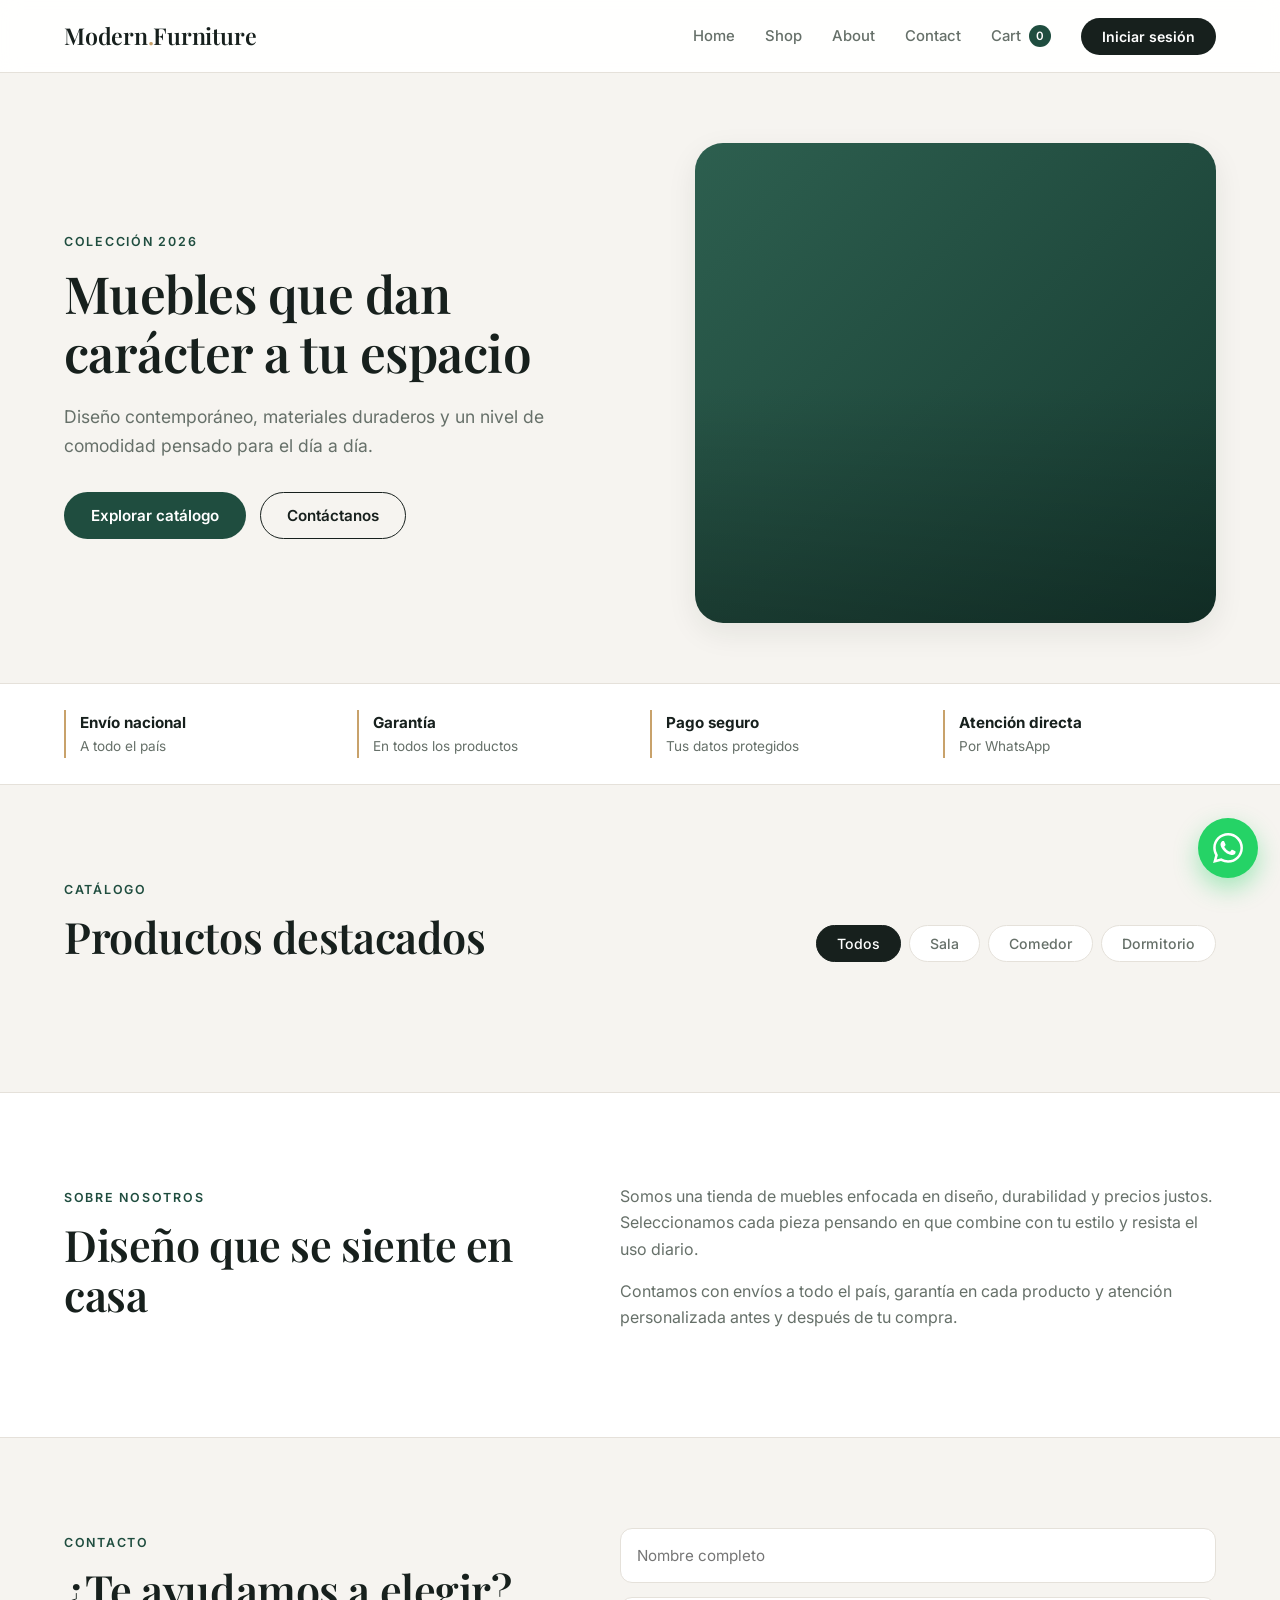
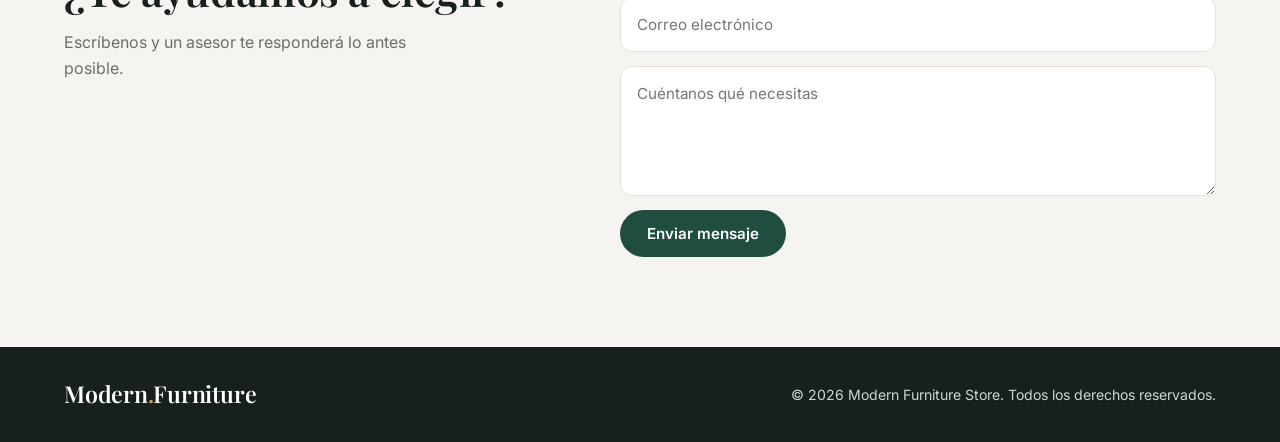
==== index.html @ 86e9e45e "Agregacion del frontend" ====
<!DOCTYPE html>
<html lang="es">
<head>
  <meta charset="UTF-8">
  <meta name="viewport" content="width=device-width, initial-scale=1">
  <title>Modern Furniture Store | Muebles de diseño</title>
  <meta name="description" content="Muebles modernos y cómodos para sala, comedor y dormitorio.">
  <link rel="preconnect" href="https://fonts.googleapis.com">
  <link href="https://fonts.googleapis.com/css2?family=Inter:wght@400;500;600&family=Playfair+Display:wght@500;600&display=swap" rel="stylesheet">
  <link rel="stylesheet" href="css/main.css">
</head>
<body>
  <!-- NAVBAR -->
  <header class="navbar" id="navbar">
    <div class="container nav-inner">
      <a href="#home" class="logo">Modern<span>.</span>Furniture</a>
      <button class="burger" id="burger" aria-label="Abrir menú"><span></span><span></span><span></span></button>
      <nav id="menu">
        <a href="#home">Home</a>
        <a href="#shop">Shop</a>
        <a href="#about">About</a>
        <a href="#contact">Contact</a>
        <a href="cart.html" id="cartBtn" class="cart-link">Cart <span class="cart-badge" id="cartCount">0</span></a>
        <a href="login.html" class="btn btn-dark btn-sm" id="loginLink">Iniciar sesión</a>
      </nav>
    </div>
  </header>

  <!-- HERO -->
  <section class="hero" id="home">
    <div class="container hero-grid">
      <div class="hero-text">
        <span class="eyebrow">Colección 2026</span>
        <h1>Muebles que dan carácter a tu espacio</h1>
        <p>Diseño contemporáneo, materiales duraderos y un nivel de comodidad pensado para el día a día.</p>
        <div class="hero-actions">
          <a href="#shop" class="btn btn-primary">Explorar catálogo</a>
          <a href="#contact" class="btn btn-ghost">Contáctanos</a>
        </div>
      </div>
      <div class="hero-img" role="img" aria-label="Sala moderna"></div>
    </div>
  </section>

  <!-- BENEFICIOS -->
  <section class="perks">
    <div class="container perks-grid">
      <div><strong>Envío nacional</strong><span>A todo el país</span></div>
      <div><strong>Garantía</strong><span>En todos los productos</span></div>
      <div><strong>Pago seguro</strong><span>Tus datos protegidos</span></div>
      <div><strong>Atención directa</strong><span>Por WhatsApp</span></div>
    </div>
  </section>

  <!-- CATÁLOGO -->
  <section class="section" id="shop">
    <div class="container">
      <div class="section-head">
        <div>
          <span class="eyebrow">Catálogo</span>
          <h2>Productos destacados</h2>
        </div>
        <div class="filters" id="filters">
          <button class="chip active" data-cat="todos">Todos</button>
          <button class="chip" data-cat="sala">Sala</button>
          <button class="chip" data-cat="comedor">Comedor</button>
          <button class="chip" data-cat="dormitorio">Dormitorio</button>
        </div>
      </div>
      <div class="grid" id="products"></div>
    </div>
  </section>

  <!-- ABOUT -->
  <section class="section section-alt" id="about">
    <div class="container about-grid">
      <div>
        <span class="eyebrow">Sobre nosotros</span>
        <h2>Diseño que se siente en casa</h2>
      </div>
      <div>
        <p>Somos una tienda de muebles enfocada en diseño, durabilidad y precios justos. Seleccionamos cada pieza pensando en que combine con tu estilo y resista el uso diario.</p>
        <p>Contamos con envíos a todo el país, garantía en cada producto y atención personalizada antes y después de tu compra.</p>
      </div>
    </div>
  </section>

  <!-- CONTACTO -->
  <section class="section" id="contact">
    <div class="container contact-grid">
      <div>
        <span class="eyebrow">Contacto</span>
        <h2>¿Te ayudamos a elegir?</h2>
        <p class="muted">Escríbenos y un asesor te responderá lo antes posible.</p>
      </div>
      <form class="form" id="contactForm">
        <input type="text" placeholder="Nombre completo" required>
        <input type="email" placeholder="Correo electrónico" required>
        <textarea rows="4" placeholder="Cuéntanos qué necesitas" required></textarea>
        <button class="btn btn-primary" type="submit">Enviar mensaje</button>
      </form>
    </div>
  </section>

  <!-- FOOTER -->
  <footer class="footer">
    <div class="container footer-inner">
      <a href="#home" class="logo">Modern<span>.</span>Furniture</a>
      <p>© 2026 Modern Furniture Store. Todos los derechos reservados.</p>
    </div>
  </footer>

  <!-- BOTÓN WHATSAPP -->
  <a id="whatsapp" class="whatsapp" target="_blank" rel="noopener" aria-label="Escríbenos por WhatsApp">
    <svg viewBox="0 0 24 24" width="30" height="30" fill="#fff" aria-hidden="true"><path d="M17.472 14.382c-.297-.149-1.758-.867-2.03-.967-.273-.099-.471-.148-.67.15-.197.297-.767.966-.94 1.164-.173.199-.347.223-.644.075-.297-.15-1.255-.463-2.39-1.475-.883-.788-1.48-1.761-1.653-2.059-.173-.297-.018-.458.13-.606.134-.133.298-.347.446-.52.149-.174.198-.298.298-.497.099-.198.05-.371-.025-.52-.075-.149-.669-1.612-.916-2.207-.242-.579-.487-.5-.669-.51-.173-.008-.371-.01-.57-.01-.198 0-.52.074-.792.372-.272.297-1.04 1.016-1.04 2.479 0 1.462 1.065 2.875 1.213 3.074.149.198 2.096 3.2 5.077 4.487.709.306 1.262.489 1.694.625.712.227 1.36.195 1.871.118.571-.085 1.758-.719 2.006-1.413.248-.694.248-1.289.173-1.413-.074-.124-.272-.198-.57-.347m-5.421 7.403h-.004a9.87 9.87 0 01-5.031-1.378l-.361-.214-3.741.982.998-3.648-.235-.374a9.86 9.86 0 01-1.51-5.26c.001-5.45 4.436-9.884 9.888-9.884 2.64 0 5.122 1.03 6.988 2.898a9.825 9.825 0 012.893 6.994c-.003 5.45-4.437 9.884-9.885 9.884m8.413-18.297A11.815 11.815 0 0012.05 0C5.495 0 .16 5.335.157 11.892c0 2.096.547 4.142 1.588 5.945L.057 24l6.305-1.654a11.882 11.882 0 005.683 1.448h.005c6.554 0 11.89-5.335 11.893-11.893a11.821 11.821 0 00-3.48-8.413Z"/></svg>
    <span class="wa-tip">¿Hablamos?</span>
  </a>

  <!-- MODAL DE PRODUCTO -->
  <div class="modal" id="modal" aria-hidden="true">
    <div class="modal-box" role="dialog" aria-modal="true" aria-labelledby="mName">
      <button class="modal-x" id="modalClose" aria-label="Cerrar">×</button>
      <div class="modal-img" id="mImg"></div>
      <div class="thumbs" id="mThumbs"></div>
      <div class="modal-body">
        <span class="cat" id="mCat"></span>
        <h3 id="mName"></h3>
        <p class="price" id="mPrice"></p>
        <p class="muted" id="mDesc"></p>
        <button class="btn btn-primary btn-block" id="mAdd">Agregar al carrito</button>
      </div>
    </div>
  </div>

  <script src="js/config.js"></script>
  <script src="js/data.js"></script>
  <script src="js/main.js"></script>
</body>
</html>
---- css/main.css ----
/* ===== VARIABLES GLOBALES ===== */
:root {
  --bg: #f6f4f0;
  --surface: #ffffff;
  --ink: #17201d;
  --muted: #667069;
  --brand: #1f4d3f;
  --brand-dark: #163a30;
  --accent: #c8a26b;
  --line: #e5e1da;
  --error: #b3261e;
  --radius: 14px;
  --shadow: 0 10px 30px rgba(23, 32, 29, .08);
}

/* ===== RESET Y BASE ===== */
* {
  box-sizing: border-box;
  margin: 0;
  padding: 0;
}

html {
  scroll-behavior: smooth;
  scroll-padding-top: 80px;
}

body {
  font-family: 'Inter', sans-serif;
  background: var(--bg);
  color: var(--ink);
  line-height: 1.65;
  -webkit-font-smoothing: antialiased;
}

img { max-width: 100%; display: block; }
a { color: inherit; text-decoration: none; }
[hidden] { display: none !important; }

/* ===== TIPOGRAFÍA ===== */
h1, h2, h3, .logo {
  font-family: 'Playfair Display', serif;
  font-weight: 600;
  line-height: 1.15;
  letter-spacing: -.01em;
}

h1 { font-size: clamp(2rem, 4vw, 3.5rem); }
h2 { font-size: clamp(1.9rem, 3.5vw, 2.7rem); }
h3 { font-size: 1.1rem; }

.logo { font-size: 1.45rem; }
.logo span { color: var(--accent); }

.eyebrow {
  display: inline-block;
  font-size: .78rem;
  font-weight: 600;
  letter-spacing: .14em;
  text-transform: uppercase;
  color: var(--brand);
  margin-bottom: 12px;
}

.muted { color: var(--muted); }
.subtitle { color: var(--muted); font-size: .97rem; margin-bottom: 30px; }
.small-text { font-size: .85rem; }

/* ===== LAYOUT ===== */
.container { width: min(1180px, 90%); margin-inline: auto; }

/* ===== BOTONES ===== */
.btn {
  display: inline-flex;
  align-items: center;
  justify-content: center;
  gap: 8px;
  padding: 13px 26px;
  border-radius: 999px;
  font: 600 .95rem 'Inter', sans-serif;
  border: 1.5px solid transparent;
  cursor: pointer;
  transition: .2s;
}

.btn-primary {
  background: var(--brand);
  color: #fff;
}

.btn-primary:hover {
  background: var(--brand-dark);
  transform: translateY(-1px);
}

.btn-dark {
  background: var(--ink);
  color: #fff;
}

.btn-dark:hover { background: #000; }

.btn-ghost {
  border-color: var(--ink);
  color: var(--ink);
  background: transparent;
}

.btn-ghost:hover {
  background: var(--ink);
  color: #fff;
}

.btn-sm { padding: 9px 20px; font-size: .88rem; }
.btn-block { width: 100%; }
.btn:disabled { opacity: .6; cursor: wait; }

.btn-remove {
  border: 0;
  background: none;
  cursor: pointer;
  font-size: 1.2rem;
  transition: .2s;
}

.btn-remove:hover { transform: scale(1.1); }

/* ===== NAVBAR ===== */
.navbar {
  position: sticky;
  top: 0;
  z-index: 50;
  background: rgba(255, 255, 255, .92);
  backdrop-filter: blur(10px);
  border-bottom: 1px solid var(--line);
  transition: .2s;
}

.navbar.scrolled { box-shadow: 0 4px 20px rgba(0, 0, 0, .06); }

.nav-inner {
  display: flex;
  align-items: center;
  justify-content: space-between;
  height: 72px;
}

nav {
  display: flex;
  align-items: center;
  gap: 30px;
}

nav > a:not(.btn) {
  font-size: .93rem;
  font-weight: 500;
  color: var(--muted);
  position: relative;
  transition: .2s;
}

nav > a:not(.btn):hover { color: var(--ink); }

nav > a:not(.btn)::after {
  content: "";
  position: absolute;
  left: 0;
  bottom: -6px;
  width: 0;
  height: 2px;
  background: var(--brand);
  transition: .25s;
}

nav > a:not(.btn):hover::after { width: 100%; }

.cart-link { display: flex; align-items: center; gap: 8px; }

.cart-badge {
  background: var(--brand);
  color: #fff;
  font-size: .72rem;
  font-weight: 600;
  min-width: 22px;
  height: 22px;
  border-radius: 99px;
  display: inline-grid;
  place-items: center;
  padding: 0 6px;
}

.burger {
  display: none;
  background: none;
  border: 0;
  cursor: pointer;
  width: 32px;
  height: 32px;
  flex-direction: column;
  justify-content: center;
  gap: 6px;
}

.burger span {
  display: block;
  height: 2px;
  background: var(--ink);
  border-radius: 2px;
  transition: .3s;
}

/* ===== HERO ===== */
.hero { padding: 70px 0 60px; }

.hero-grid {
  display: grid;
  grid-template-columns: 1.05fr .95fr;
  gap: 56px;
  align-items: center;
}

.hero h1 { margin-bottom: 20px; }
.hero p { color: var(--muted); font-size: 1.1rem; max-width: 480px; }
.hero-actions { display: flex; gap: 14px; margin-top: 32px; flex-wrap: wrap; }

.hero-img {
  min-height: 480px;
  border-radius: 28px;
  box-shadow: var(--shadow);
  background:
    linear-gradient(180deg, rgba(0, 0, 0, 0) 50%, rgba(0, 0, 0, .25)),
    url('/images/b2.jpg') center/cover no-repeat,
    linear-gradient(135deg, #2d5f4f, #163a30);
}

/* ===== BENEFICIOS ===== */
.perks { border-block: 1px solid var(--line); background: var(--surface); }

.perks-grid {
  display: grid;
  grid-template-columns: repeat(4, 1fr);
  gap: 20px;
  padding: 26px 0;
}

.perks-grid div {
  display: flex;
  flex-direction: column;
  border-left: 2px solid var(--accent);
  padding-left: 14px;
}

.perks-grid strong { font-size: .95rem; }
.perks-grid span { font-size: .85rem; color: var(--muted); }

/* ===== SECCIONES ===== */
.section { padding: 90px 0; }
.section-alt { background: var(--surface); border-block: 1px solid var(--line); }

.section-head {
  display: flex;
  justify-content: space-between;
  align-items: flex-end;
  gap: 24px;
  flex-wrap: wrap;
  margin-bottom: 40px;
}

/* ===== CATÁLOGO Y FILTROS ===== */
.filters { display: flex; gap: 8px; flex-wrap: wrap; }

.chip {
  border: 1px solid var(--line);
  background: var(--surface);
  padding: 9px 20px;
  border-radius: 999px;
  cursor: pointer;
  font: 500 .88rem 'Inter', sans-serif;
  color: var(--muted);
  transition: .2s;
}

.chip:hover { border-color: var(--ink); color: var(--ink); }
.chip.active { background: var(--ink); border-color: var(--ink); color: #fff; }

.grid {
  display: grid;
  grid-template-columns: repeat(auto-fill, minmax(250px, 1fr));
  gap: 26px;
}

/* ===== TARJETAS DE PRODUCTO ===== */
.card {
  background: var(--surface);
  border: 1px solid var(--line);
  border-radius: var(--radius);
  overflow: hidden;
  transition: .25s;
}

.card:hover {
  transform: translateY(-5px);
  box-shadow: var(--shadow);
}

.card .img {
  aspect-ratio: 4/3;
  background: linear-gradient(135deg, #ece6db, #ddd3c2);
  display: grid;
  place-items: center;
  overflow: hidden;
}

.card .img img {
  width: 100%;
  height: 100%;
  object-fit: cover;
  transition: .4s;
}

.card:hover .img img { transform: scale(1.05); }
.card .icon { font-size: 3.6rem; opacity: .75; }
.card .info { padding: 18px; }
.card .cat { font-size: .72rem; letter-spacing: .12em; text-transform: uppercase; color: var(--muted); }
.card h3 { font-family: 'Inter', sans-serif; font-size: 1.02rem; font-weight: 600; margin: 4px 0 6px; }
.card .price { font-size: 1.15rem; font-weight: 600; color: var(--brand); margin-bottom: 14px; }

.actions {
  display: flex;
  gap: 8px;
}

.card button {
  flex: 1;
  padding: 11px;
  border-radius: 10px;
  border: 1.5px solid var(--ink);
  background: transparent;
  font: 600 .88rem 'Inter', sans-serif;
  cursor: pointer;
  transition: .2s;
}

.card button:hover { background: var(--ink); color: #fff; }

/* ===== GRILLAS DE CONTENIDO ===== */
.about-grid, .contact-grid {
  display: grid;
  grid-template-columns: 1fr 1.2fr;
  gap: 60px;
  align-items: start;
}

.about-grid p { color: var(--muted); margin-bottom: 16px; }
.contact-grid .muted { margin-top: 14px; max-width: 360px; }

/* ===== FORMULARIOS ===== */
.form { display: grid; gap: 14px; }
.field { display: grid; gap: 8px; }
.field label { font-size: .85rem; font-weight: 600; }

input, textarea {
  width: 100%;
  padding: 14px 16px;
  border: 1px solid var(--line);
  border-radius: 12px;
  font: inherit;
  font-size: .95rem;
  background: var(--surface);
  transition: .2s;
}

input:focus, textarea:focus {
  outline: none;
  border-color: var(--brand);
  box-shadow: 0 0 0 4px rgba(31, 77, 63, .12);
}

.form .btn { justify-self: start; }
.form-error { color: var(--error); font-size: .85rem; min-height: 1.2em; }

.qty-input {
  width: 60px;
  padding: 8px;
  text-align: center;
  font-weight: 600;
}

/* ===== FOOTER ===== */
.footer {
  background: var(--ink);
  color: #cfd6d2;
  padding: 34px 0;
}

.footer .logo { color: #fff; }

.footer-inner {
  display: flex;
  justify-content: space-between;
  align-items: center;
  gap: 16px;
  flex-wrap: wrap;
  font-size: .88rem;
}

/* ===== WHATSAPP ===== */
.whatsapp {
  position: fixed;
  right: 22px;
  bottom: 22px;
  z-index: 60;
  display: flex;
  align-items: center;
  gap: 0;
  height: 60px;
  min-width: 60px;
  padding: 0 15px;
  border-radius: 999px;
  background: #25d366;
  box-shadow: 0 10px 25px rgba(37, 211, 102, .4);
  transition: .3s;
  overflow: hidden;
}

.whatsapp svg { flex-shrink: 0; }
.wa-tip { max-width: 0; opacity: 0; white-space: nowrap; color: #fff; font-weight: 600; font-size: .9rem; transition: .3s; }
.whatsapp:hover { transform: translateY(-3px); }
.whatsapp:hover .wa-tip { max-width: 120px; opacity: 1; margin-left: 10px; }

/* ===== TOAST ===== */
.toast {
  position: fixed;
  left: 50%;
  bottom: 96px;
  transform: translateX(-50%);
  background: var(--ink);
  color: #fff;
  padding: 12px 22px;
  border-radius: 999px;
  font-size: .9rem;
  z-index: 200;
  box-shadow: var(--shadow);
  animation: pop .25s;
}

@keyframes pop { from { opacity: 0; transform: translate(-50%, 10px); } }

/* ===== MODAL DE PRODUCTO ===== */
.modal {
  position: fixed;
  inset: 0;
  background: rgba(0, 0, 0, .6);
  display: grid;
  place-items: center;
  z-index: 100;
  opacity: 0;
  pointer-events: none;
  transition: .3s;
}

.modal.open {
  opacity: 1;
  pointer-events: auto;
}

.modal-box {
  background: var(--surface);
  border-radius: 24px;
  max-width: 520px;
  width: 90%;
  max-height: 90vh;
  overflow-y: auto;
  position: relative;
  display: flex;
  flex-direction: column;
}

.modal-x {
  position: absolute;
  top: 12px;
  right: 12px;
  width: 40px;
  height: 40px;
  border-radius: 999px;
  border: 0;
  background: var(--surface);
  font-size: 1.8rem;
  cursor: pointer;
  z-index: 10;
}

.modal-img {
  aspect-ratio: 4/3;
  background: linear-gradient(135deg, #ece6db, #ddd3c2);
  display: grid;
  place-items: center;
  font-size: 5rem;
}

.modal-img img {
  width: 100%;
  height: 100%;
  object-fit: cover;
}

.thumbs {
  display: flex;
  gap: 8px;
  padding: 12px 16px;
  background: #fafaf8;
  overflow-x: auto;
}

.thumbs img {
  width: 60px;
  height: 60px;
  border-radius: 8px;
  cursor: pointer;
  opacity: .5;
  transition: .2s;
  border: 2px solid transparent;
}

.thumbs img:hover { opacity: .75; }
.thumbs img.active { opacity: 1; border-color: var(--brand); }

.modal-body {
  padding: 28px;
  flex: 1;
}

.modal-body .price { font-size: 1.4rem; margin-bottom: 16px; }

/* ===== PÁGINA DE AUTENTICACIÓN ===== */
.auth-page {
  background: var(--bg);
}

.auth-wrap {
  display: grid;
  grid-template-columns: 1fr 1fr;
  min-height: 100vh;
}

.auth-side {
  background: linear-gradient(160deg, #245a49, #10281f);
  color: #fff;
  padding: 48px;
  display: flex;
  flex-direction: column;
  justify-content: space-between;
  position: relative;
  overflow: hidden;
}

.auth-side::before {
  content: "";
  position: absolute;
  inset: 0;
  background: radial-gradient(circle at top right, rgba(31, 77, 63, .3), transparent);
  pointer-events: none;
}

.auth-side > * { position: relative; z-index: 2; }

.auth-side .logo { font-size: 1.5rem; margin-bottom: 24px; }

.auth-message h2 {
  font-size: clamp(2rem, 3.4vw, 3rem);
  margin-bottom: 14px;
  max-width: 440px;
  color: #fff;
}

.auth-message p {
  color: #d6e4dd;
  max-width: 400px;
  line-height: 1.6;
}

.auth-side small {
  color: #a9c1b6;
  font-size: .8rem;
}

.auth-main {
  display: grid;
  place-items: center;
  padding: 40px 24px;
}

.auth-card {
  width: 100%;
  max-width: 410px;
}

.back {
  display: inline-block;
  margin-bottom: 32px;
  font-size: .88rem;
  color: var(--muted);
  transition: .2s;
}

.back:hover { color: var(--ink); }

.tabs {
  display: flex;
  gap: 4px;
  padding: 4px;
  margin-bottom: 32px;
  background: #ebe7df;
  border-radius: 999px;
}

.tab {
  flex: 1;
  border: 0;
  background: transparent;
  cursor: pointer;
  padding: 11px;
  border-radius: 999px;
  font: 600 .9rem 'Inter', sans-serif;
  color: var(--muted);
  transition: .2s;
}

.tab:hover { color: var(--ink); }
.tab.active {
  background: var(--surface);
  color: var(--ink);
  box-shadow: 0 2px 8px rgba(0, 0, 0, .08);
}

.auth-card h1 {
  font-size: 2.2rem;
  margin-bottom: 8px;
}

.label-row {
  display: flex;
  justify-content: space-between;
  align-items: baseline;
}

.link {
  font-size: .82rem;
  font-weight: 500;
  color: var(--brand);
  transition: .2s;
}

.link:hover { text-decoration: underline; }

.pass-wrap {
  position: relative;
}

.pass-wrap input { padding-right: 88px; }

.toggle-pass {
  position: absolute;
  right: 8px;
  top: 50%;
  transform: translateY(-50%);
  border: 0;
  background: none;
  cursor: pointer;
  padding: 8px 10px;
  font: 600 .82rem 'Inter', sans-serif;
  color: var(--brand);
  transition: .2s;
}

.toggle-pass:hover { color: var(--brand-dark); }

.checkbox {
  display: flex;
  align-items: center;
  gap: 10px;
  font-size: .9rem;
  margin: 10px 0;
}

.checkbox input {
  width: auto;
  cursor: pointer;
}

.legal {
  margin-top: 24px;
  text-align: center;
  font-size: .8rem;
  color: var(--muted);
}

:focus-visible {
  outline: 2px solid var(--brand);
  outline-offset: 2px;
}

/* ===== PÁGINA DE CARRITO ===== */
.cart-wrapper {
  display: grid;
  grid-template-columns: 1fr 350px;
  gap: 40px;
}

.cart-items {
  display: flex;
  gap: 20px;
}
.empty-cart {
  text-align: center;
  padding: 60px 24px;
  background: var(--surface);
  border: 2px dashed var(--line);
  border-radius: var(--radius);
}

.empty-cart h2 { margin-bottom: 8px; }

.cart-table {
  width: 100%;
  border-collapse: collapse;
  margin-bottom: 32px;
}

.cart-table th {
  text-align: left;
  padding: 16px;
  border-bottom: 2px solid var(--line);
  font-size: .85rem;
  font-weight: 600;
  color: var(--muted);
}

.cart-table td {
  padding: 16px;
  border-bottom: 1px solid var(--line);
}

.item-info {
  display: flex;
  gap: 12px;
  align-items: flex-start;
}

.item-img {
  width: 60px;
  height: 60px;
  border-radius: 8px;
  object-fit: cover;
}

.item-name {
  font-weight: 600;
  margin-bottom: 4px;
}

.cart-summary {
  position: sticky;
  top: 80px;
  height: fit-content;
}

.summary-box {
  background: var(--surface);
  border: 1px solid var(--line);
  border-radius: var(--radius);
  padding: 24px;
  margin-bottom: 16px;
}

.summary-box h3 {
  font-size: 1.1rem;
  margin-bottom: 24px;
}

.summary-row {
  display: flex;
  justify-content: space-between;
  padding: 12px 0;
  font-size: .95rem;
  border-bottom: 1px solid var(--line);
}

.summary-row.total {
  border-bottom: 0;
  border-top: 2px solid var(--line);
  padding-top: 12px;
  margin-top: 12px;
  font-weight: 600;
  font-size: 1.1rem;
  color: var(--brand);
}

.promo-box {
  background: #f0f8f4;
  border: 1px solid rgba(31, 77, 63, .2);
  border-radius: var(--radius);
  padding: 16px;
}

.promo-box .small-text {
  color: var(--muted);
}

/* ===== RESPONSIVE ===== */
@media (max-width: 900px) {
  .burger { display: flex; }

  nav {
    position: absolute;
    top: 72px;
    left: 0;
    right: 0;
    flex-direction: column;
    align-items: flex-start;
    gap: 18px;
    background: #fff;
    padding: 24px 5%;
    border-bottom: 1px solid var(--line);
    display: none;
  }

  nav.open { display: flex; }

  .hero-grid, .about-grid, .contact-grid { grid-template-columns: 1fr; gap: 32px; }
  .hero-img { min-height: 300px; order: -1; }
  .perks-grid { grid-template-columns: repeat(2, 1fr); }
  .section { padding: 64px 0; }
  
  .auth-wrap { grid-template-columns: 1fr; }
  .auth-side { display: none; }
  
  .cart-wrapper { grid-template-columns: 1fr; }
  .cart-summary { position: static; }
}

@media (max-width: 640px) {
  .cart-table th:nth-child(n+3),
  .cart-table td:nth-child(n+3) { display: none; }
  
  .cart-table td:first-child { padding: 12px 8px; }
  .item-info { flex-direction: column; }
  .item-img { width: 80px; height: 80px; }
  
  .perks-grid { grid-template-columns: 1fr; }
  .modal-box { max-width: 100%; }
}

@media (prefers-reduced-motion: reduce) {
  * { transition: none !important; }
}
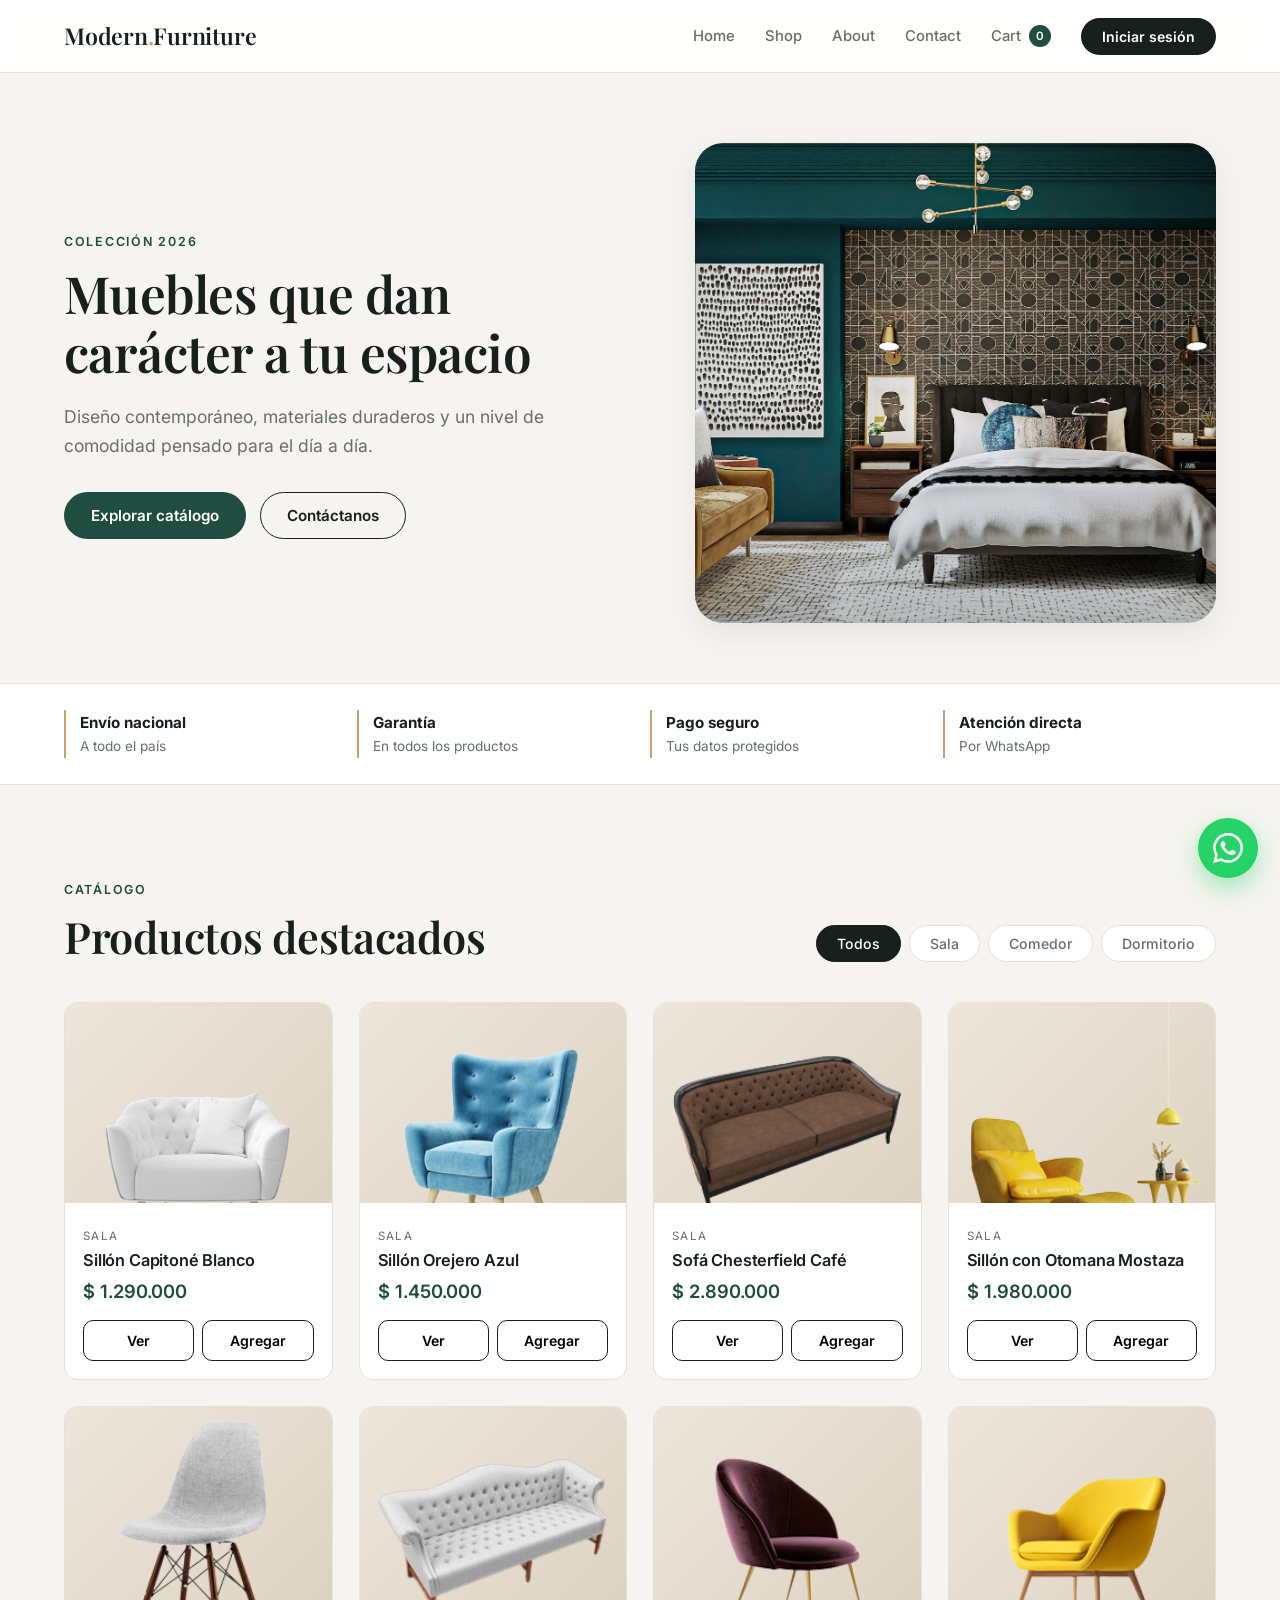
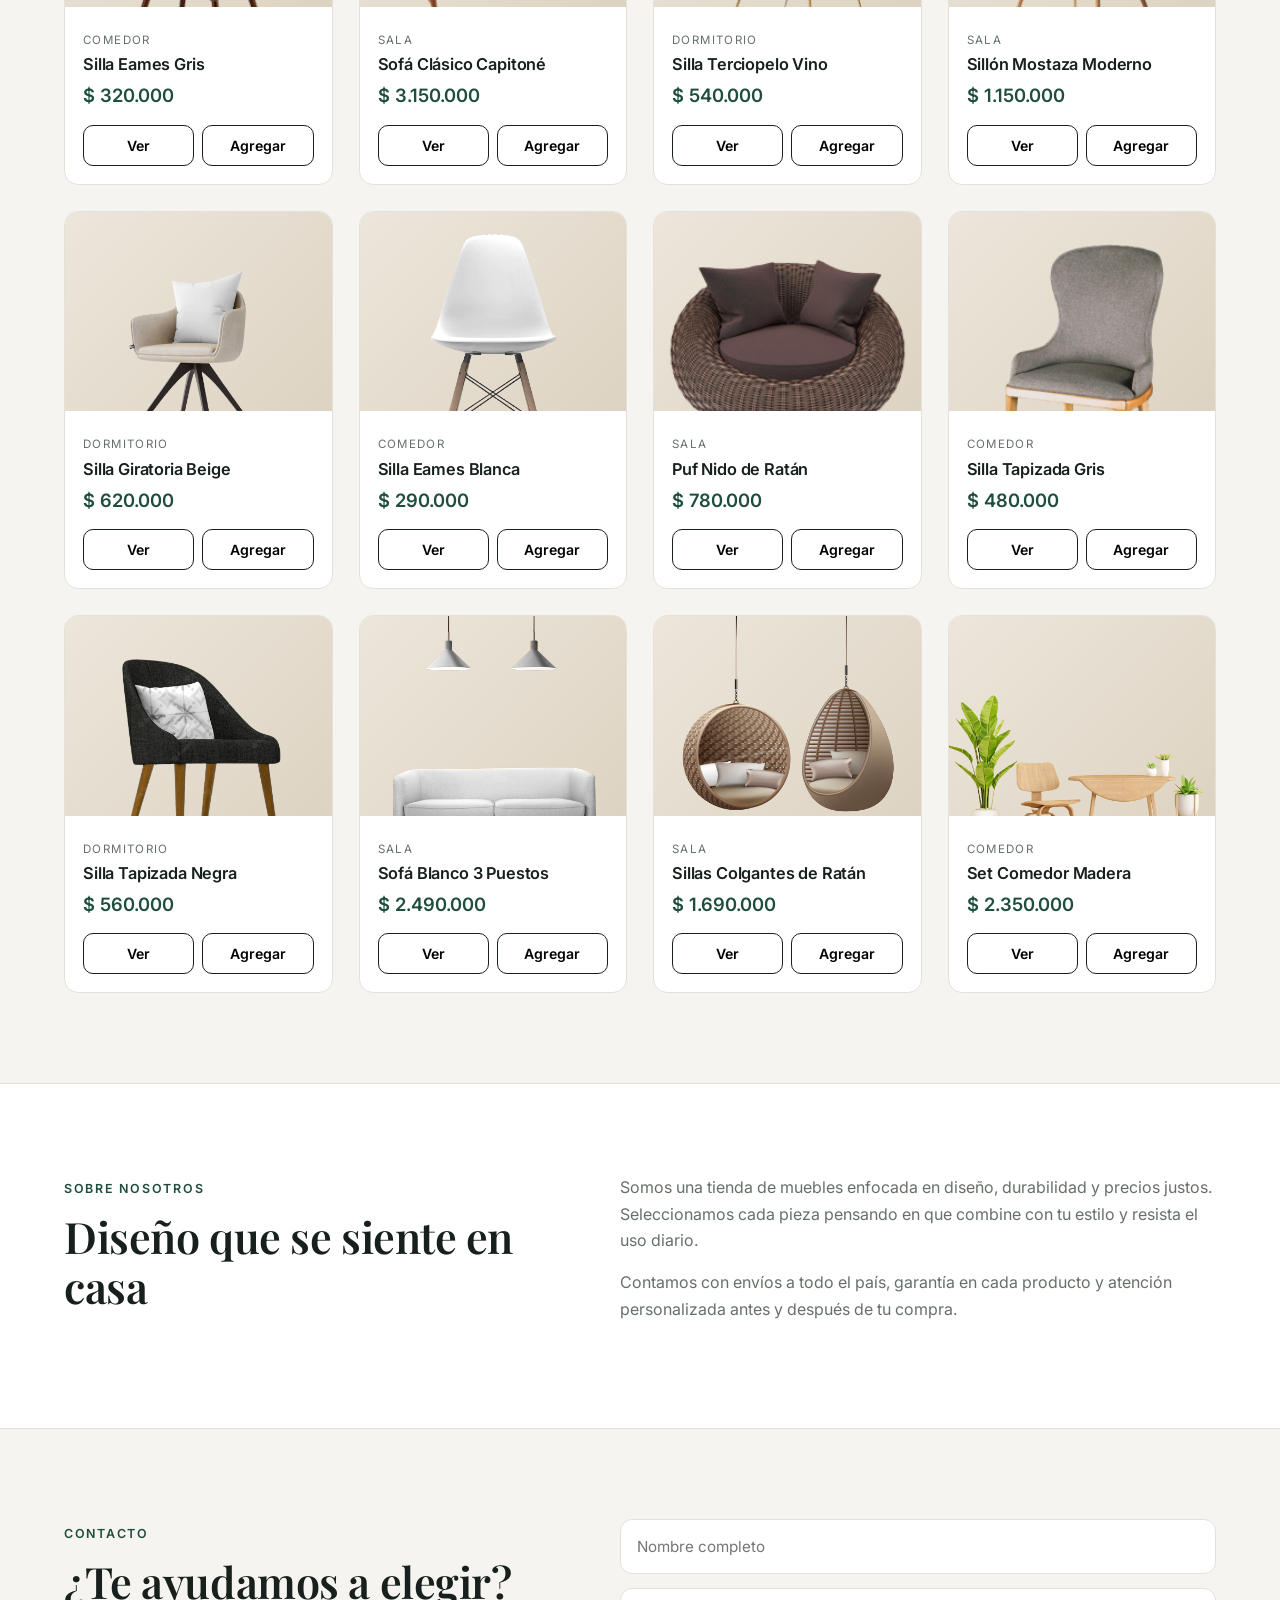
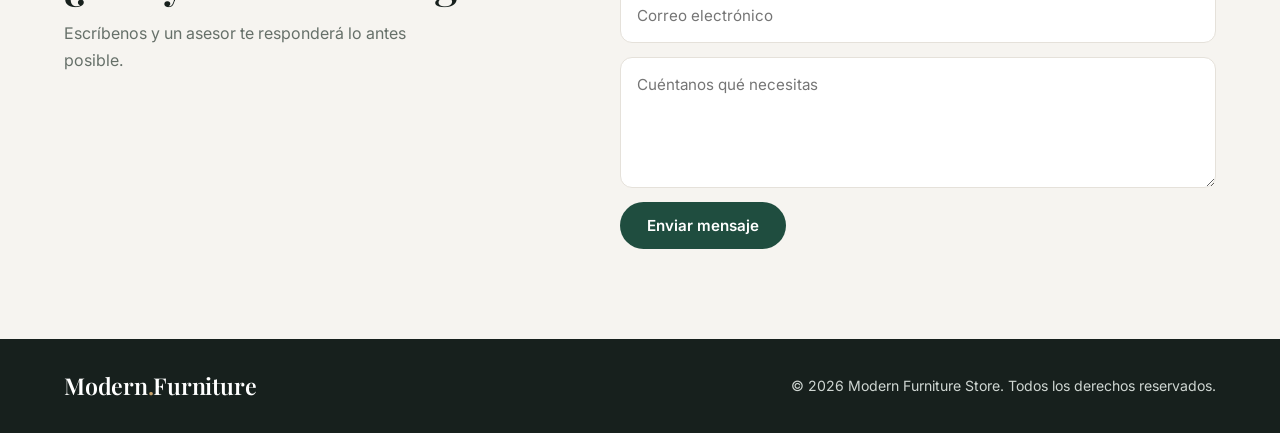
==== commit 60da487c: "cambios y agragacion del panel administrativo" ====
--- a/index.html
+++ b/index.html
@@ -1,139 +1,4 @@
 <!DOCTYPE html>
-<html lang="es">
-<head>
-  <meta charset="UTF-8">
-  <meta name="viewport" content="width=device-width, initial-scale=1">
-  <title>Modern Furniture Store | Muebles de diseño</title>
-  <meta name="description" content="Muebles modernos y cómodos para sala, comedor y dormitorio.">
-  <link rel="preconnect" href="https://fonts.googleapis.com">
-  <link href="https://fonts.googleapis.com/css2?family=Inter:wght@400;500;600&family=Playfair+Display:wght@500;600&display=swap" rel="stylesheet">
-  <link rel="stylesheet" href="css/main.css">
-</head>
-<body>
-  <!-- NAVBAR -->
-  <header class="navbar" id="navbar">
-    <div class="container nav-inner">
-      <a href="#home" class="logo">Modern<span>.</span>Furniture</a>
-      <button class="burger" id="burger" aria-label="Abrir menú"><span></span><span></span><span></span></button>
-      <nav id="menu">
-        <a href="#home">Home</a>
-        <a href="#shop">Shop</a>
-        <a href="#about">About</a>
-        <a href="#contact">Contact</a>
-        <a href="cart.html" id="cartBtn" class="cart-link">Cart <span class="cart-badge" id="cartCount">0</span></a>
-        <a href="login.html" class="btn btn-dark btn-sm" id="loginLink">Iniciar sesión</a>
-      </nav>
-    </div>
-  </header>
-
-  <!-- HERO -->
-  <section class="hero" id="home">
-    <div class="container hero-grid">
-      <div class="hero-text">
-        <span class="eyebrow">Colección 2026</span>
-        <h1>Muebles que dan carácter a tu espacio</h1>
-        <p>Diseño contemporáneo, materiales duraderos y un nivel de comodidad pensado para el día a día.</p>
-        <div class="hero-actions">
-          <a href="#shop" class="btn btn-primary">Explorar catálogo</a>
-          <a href="#contact" class="btn btn-ghost">Contáctanos</a>
-        </div>
-      </div>
-      <div class="hero-img" role="img" aria-label="Sala moderna"></div>
-    </div>
-  </section>
-
-  <!-- BENEFICIOS -->
-  <section class="perks">
-    <div class="container perks-grid">
-      <div><strong>Envío nacional</strong><span>A todo el país</span></div>
-      <div><strong>Garantía</strong><span>En todos los productos</span></div>
-      <div><strong>Pago seguro</strong><span>Tus datos protegidos</span></div>
-      <div><strong>Atención directa</strong><span>Por WhatsApp</span></div>
-    </div>
-  </section>
-
-  <!-- CATÁLOGO -->
-  <section class="section" id="shop">
-    <div class="container">
-      <div class="section-head">
-        <div>
-          <span class="eyebrow">Catálogo</span>
-          <h2>Productos destacados</h2>
-        </div>
-        <div class="filters" id="filters">
-          <button class="chip active" data-cat="todos">Todos</button>
-          <button class="chip" data-cat="sala">Sala</button>
-          <button class="chip" data-cat="comedor">Comedor</button>
-          <button class="chip" data-cat="dormitorio">Dormitorio</button>
-        </div>
-      </div>
-      <div class="grid" id="products"></div>
-    </div>
-  </section>
-
-  <!-- ABOUT -->
-  <section class="section section-alt" id="about">
-    <div class="container about-grid">
-      <div>
-        <span class="eyebrow">Sobre nosotros</span>
-        <h2>Diseño que se siente en casa</h2>
-      </div>
-      <div>
-        <p>Somos una tienda de muebles enfocada en diseño, durabilidad y precios justos. Seleccionamos cada pieza pensando en que combine con tu estilo y resista el uso diario.</p>
-        <p>Contamos con envíos a todo el país, garantía en cada producto y atención personalizada antes y después de tu compra.</p>
-      </div>
-    </div>
-  </section>
-
-  <!-- CONTACTO -->
-  <section class="section" id="contact">
-    <div class="container contact-grid">
-      <div>
-        <span class="eyebrow">Contacto</span>
-        <h2>¿Te ayudamos a elegir?</h2>
-        <p class="muted">Escríbenos y un asesor te responderá lo antes posible.</p>
-      </div>
-      <form class="form" id="contactForm">
-        <input type="text" placeholder="Nombre completo" required>
-        <input type="email" placeholder="Correo electrónico" required>
-        <textarea rows="4" placeholder="Cuéntanos qué necesitas" required></textarea>
-        <button class="btn btn-primary" type="submit">Enviar mensaje</button>
-      </form>
-    </div>
-  </section>
-
-  <!-- FOOTER -->
-  <footer class="footer">
-    <div class="container footer-inner">
-      <a href="#home" class="logo">Modern<span>.</span>Furniture</a>
-      <p>© 2026 Modern Furniture Store. Todos los derechos reservados.</p>
-    </div>
-  </footer>
-
-  <!-- BOTÓN WHATSAPP -->
-  <a id="whatsapp" class="whatsapp" target="_blank" rel="noopener" aria-label="Escríbenos por WhatsApp">
-    <svg viewBox="0 0 24 24" width="30" height="30" fill="#fff" aria-hidden="true"><path d="M17.472 14.382c-.297-.149-1.758-.867-2.03-.967-.273-.099-.471-.148-.67.15-.197.297-.767.966-.94 1.164-.173.199-.347.223-.644.075-.297-.15-1.255-.463-2.39-1.475-.883-.788-1.48-1.761-1.653-2.059-.173-.297-.018-.458.13-.606.134-.133.298-.347.446-.52.149-.174.198-.298.298-.497.099-.198.05-.371-.025-.52-.075-.149-.669-1.612-.916-2.207-.242-.579-.487-.5-.669-.51-.173-.008-.371-.01-.57-.01-.198 0-.52.074-.792.372-.272.297-1.04 1.016-1.04 2.479 0 1.462 1.065 2.875 1.213 3.074.149.198 2.096 3.2 5.077 4.487.709.306 1.262.489 1.694.625.712.227 1.36.195 1.871.118.571-.085 1.758-.719 2.006-1.413.248-.694.248-1.289.173-1.413-.074-.124-.272-.198-.57-.347m-5.421 7.403h-.004a9.87 9.87 0 01-5.031-1.378l-.361-.214-3.741.982.998-3.648-.235-.374a9.86 9.86 0 01-1.51-5.26c.001-5.45 4.436-9.884 9.888-9.884 2.64 0 5.122 1.03 6.988 2.898a9.825 9.825 0 012.893 6.994c-.003 5.45-4.437 9.884-9.885 9.884m8.413-18.297A11.815 11.815 0 0012.05 0C5.495 0 .16 5.335.157 11.892c0 2.096.547 4.142 1.588 5.945L.057 24l6.305-1.654a11.882 11.882 0 005.683 1.448h.005c6.554 0 11.89-5.335 11.893-11.893a11.821 11.821 0 00-3.48-8.413Z"/></svg>
-    <span class="wa-tip">¿Hablamos?</span>
-  </a>
-
-  <!-- MODAL DE PRODUCTO -->
-  <div class="modal" id="modal" aria-hidden="true">
-    <div class="modal-box" role="dialog" aria-modal="true" aria-labelledby="mName">
-      <button class="modal-x" id="modalClose" aria-label="Cerrar">×</button>
-      <div class="modal-img" id="mImg"></div>
-      <div class="thumbs" id="mThumbs"></div>
-      <div class="modal-body">
-        <span class="cat" id="mCat"></span>
-        <h3 id="mName"></h3>
-        <p class="price" id="mPrice"></p>
-        <p class="muted" id="mDesc"></p>
-        <button class="btn btn-primary btn-block" id="mAdd">Agregar al carrito</button>
-      </div>
-    </div>
-  </div>
-
-  <script src="js/config.js"></script>
-  <script src="js/data.js"></script>
-  <script src="js/main.js"></script>
-</body>
-</html>+<html lang="es"><head><meta charset="UTF-8"><title>Modern Furniture Store</title>
+<meta http-equiv="refresh" content="0; url=/pages/home/index.html"></head>
+<body><a href="/pages/home/index.html">Ir a la tienda</a></body></html>
